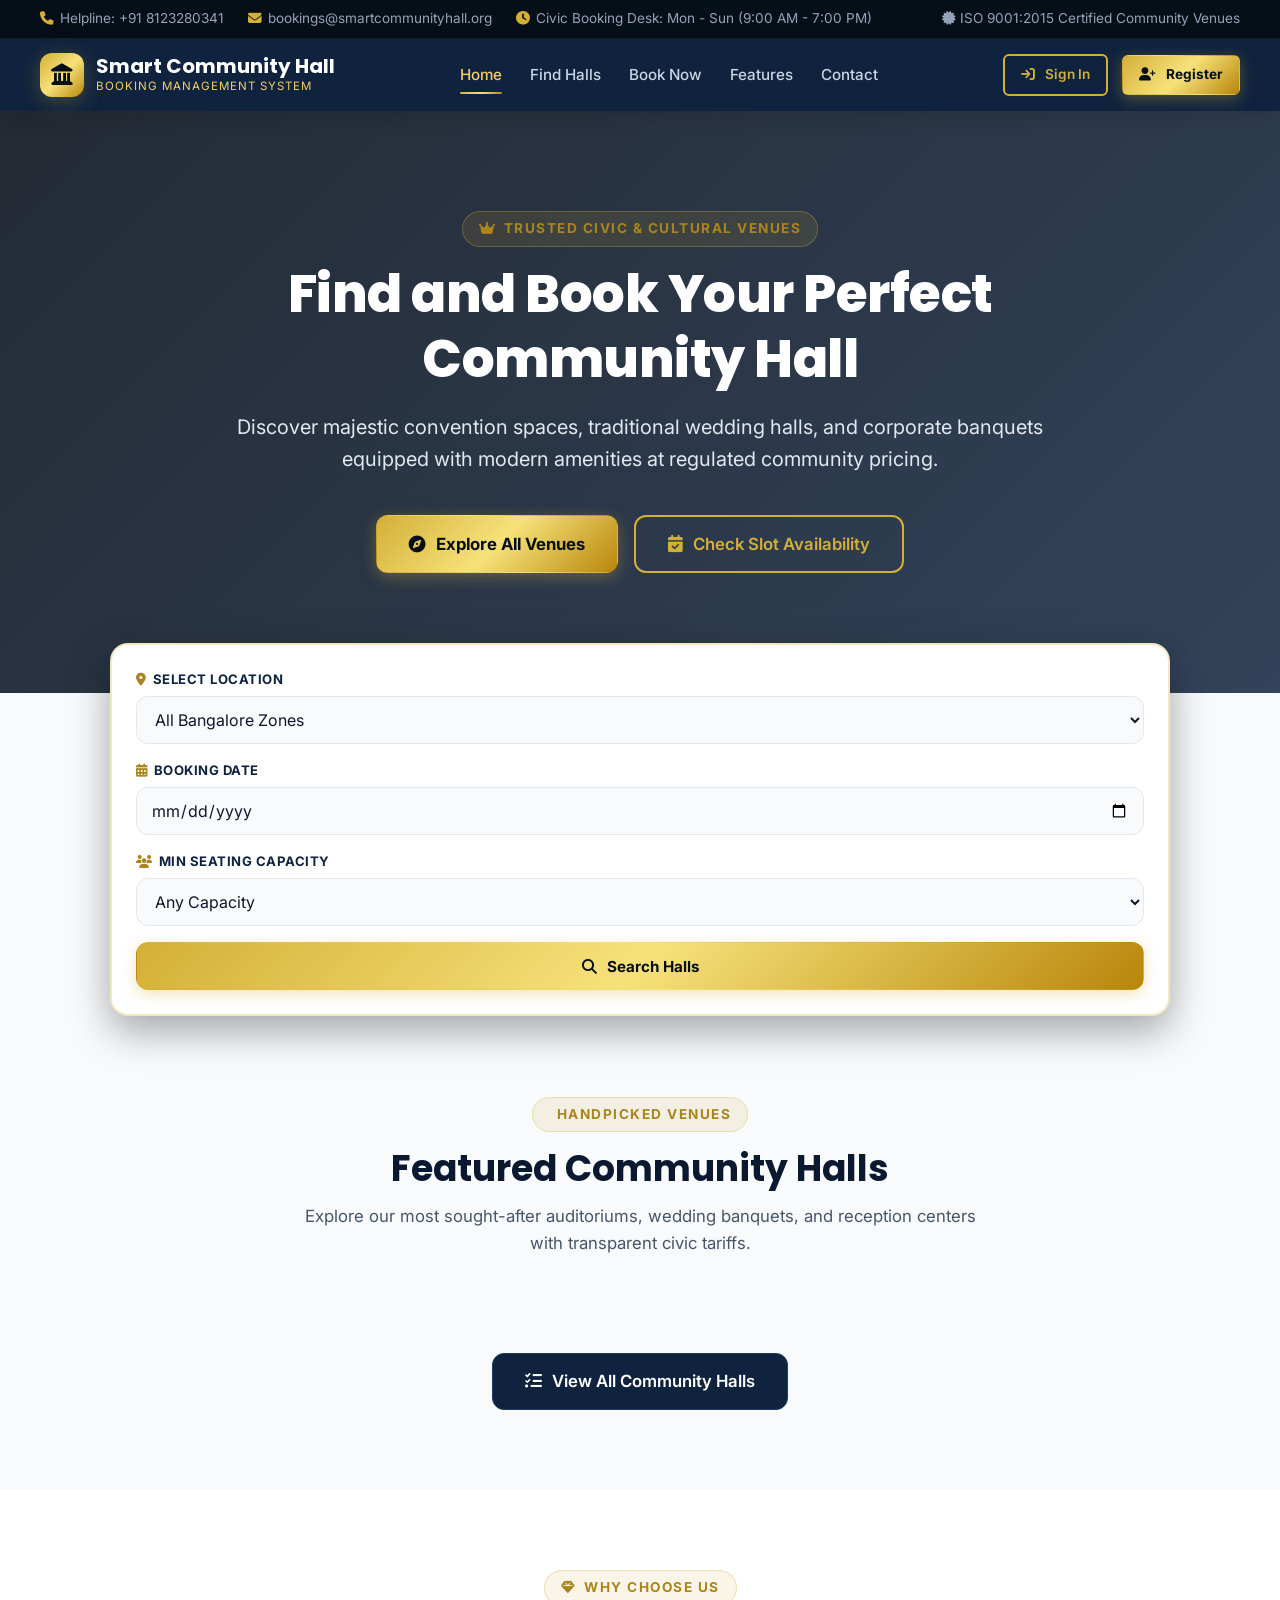
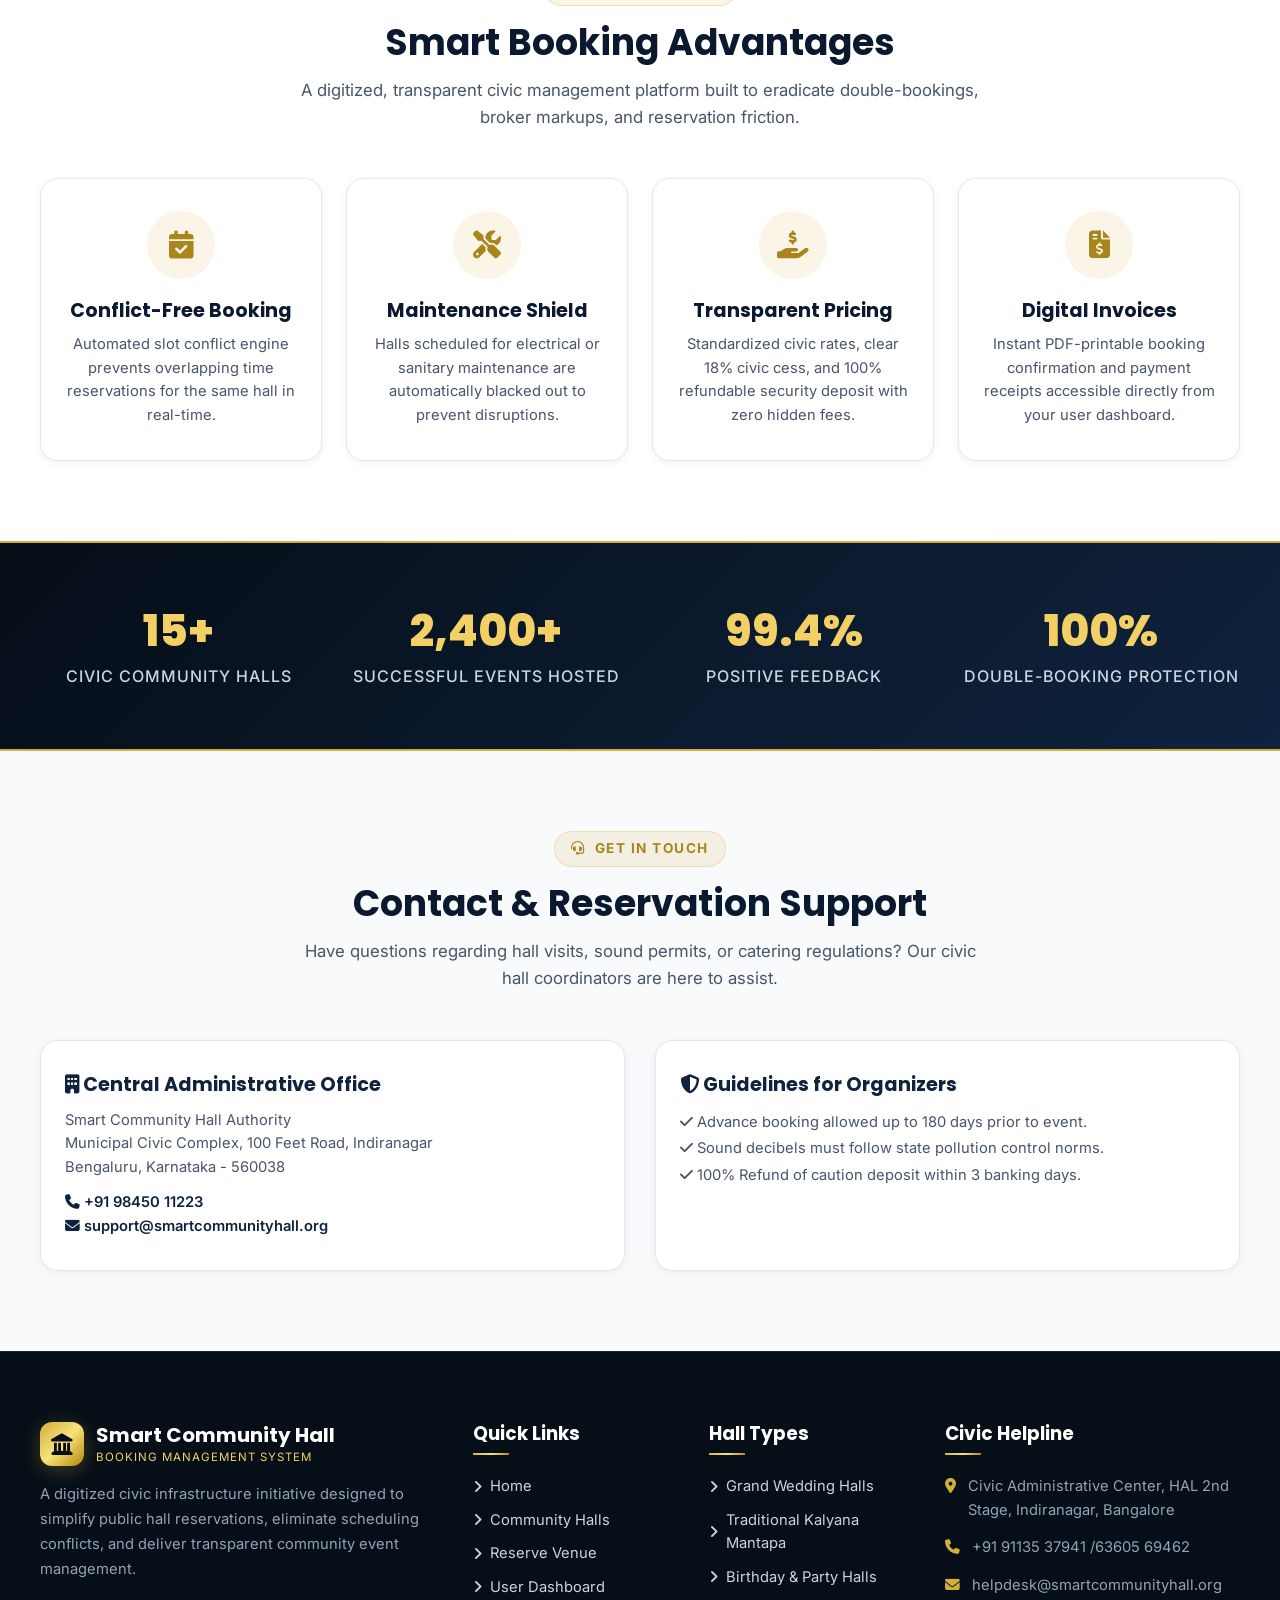
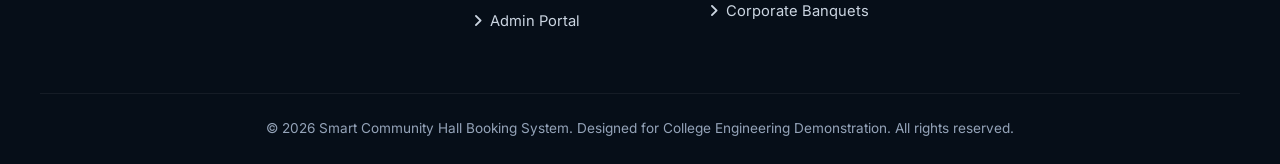
==== index.html @ 2cba603a "Add files via upload" ====
<!DOCTYPE html>
<html lang="en">
<head>
    <meta charset="UTF-8">
    <meta name="viewport" content="width=device-width, initial-scale=1.0">
    <title>Smart Community Hall Booking System | Premium Event Venues</title>
    <!-- FontAwesome 6 Icons -->
    <link rel="stylesheet" href="https://cdnjs.cloudflare.com/ajax/libs/font-awesome/6.5.1/css/all.min.css">
    <!-- Google Fonts -->
    <link rel="stylesheet" href="https://fonts.googleapis.com/css2?family=Cinzel:wght@600;700&family=Inter:wght@400;500;600;700&family=Poppins:wght@400;500;600;700;800&display=swap">
    <!-- Custom Styles -->
    <link rel="stylesheet" href="./style.css">
</head>
<body>

    <!-- Top Notice Bar -->
    <div class="topbar">
        <div class="container">
            <div class="topbar-info">
                <span><i class="fa-solid fa-phone"></i> Helpline: +91 8123280341</span>
                <span><i class="fa-solid fa-envelope"></i> bookings@smartcommunityhall.org</span>
                <span><i class="fa-solid fa-clock"></i> Civic Booking Desk: Mon - Sun (9:00 AM - 7:00 PM)</span>
            </div>
            <div>
                <span><i class="fa-solid fa-certificate text-gold"></i> ISO 9001:2015 Certified Community Venues</span>
            </div>
        </div>
    </div>

    <!-- Navigation Bar -->
    <nav class="navbar">
        <div class="container">
            <a href="index.html" class="nav-brand">
                <div class="brand-icon">
                    <i class="fa-solid fa-landmark"></i>
                </div>
                <div class="brand-text">
                    <h1>Smart Community Hall</h1>
                    <span>Booking Management System</span>
                </div>
            </a>

            <ul class="nav-links">
                <li><a href="index.html" class="nav-link active">Home</a></li>
                <li><a href="halls.html" class="nav-link">Find Halls</a></li>
                <li><a href="booking.html" class="nav-link">Book Now</a></li>
                <li><a href="#features" class="nav-link">Features</a></li>
                <li><a href="#contact" class="nav-link">Contact</a></li>
            </ul>

            <div class="nav-actions" id="nav-actions">
                <!-- Dynamically populated by auth.js -->
                <a href="login.html" class="btn btn-outline-gold btn-sm"><i class="fa-solid fa-arrow-right-to-bracket"></i> Sign In</a>
                <a href="register.html" class="btn btn-primary btn-sm"><i class="fa-solid fa-user-plus"></i> Register</a>
            </div>

            <button class="mobile-menu-btn" aria-label="Toggle Navigation">
                <i class="fa-solid fa-bars"></i>
            </button>
        </div>
    </nav>

    <!-- Hero Section -->
    <section class="hero">
        <div class="container">
            <div class="hero-content">
                <span class="section-tag"><i class="fa-solid fa-crown text-gold"></i> Trusted Civic & Cultural Venues</span>
                <h1>Find and Book Your Perfect Community Hall</h1>
                <p>Discover majestic convention spaces, traditional wedding halls, and corporate banquets equipped with modern amenities at regulated community pricing.</p>
                <div style="display: flex; gap: 16px; justify-content: center; flex-wrap: wrap;">
                    <a href="halls.html" class="btn btn-primary btn-lg">
                        <i class="fa-solid fa-compass"></i> Explore All Venues
                    </a>
                    <a href="booking.html" class="btn btn-outline-gold btn-lg">
                        <i class="fa-solid fa-calendar-check"></i> Check Slot Availability
                    </a>
                </div>
            </div>
        </div>
    </section>

    <!-- Hero Search Bar Card -->
    <div class="container">
        <div class="search-card">
            <form id="hero-search-form" class="search-form">
                <div class="form-group">
                    <label for="search-location"><i class="fa-solid fa-location-dot"></i> Select Location</label>
                    <select id="search-location" class="form-control">
                        <option value="all">All Bangalore Zones</option>
                        <option value="Indiranagar">Indiranagar (East)</option>
                        <option value="Jayanagar">Jayanagar (South)</option>
                        <option value="Malleshwaram">Malleshwaram (North)</option>
                        <option value="Whitefield">Whitefield (Tech Corridor)</option>
                        <option value="Kanakapura Road">Kanakapura Road (Lawn)</option>
                        <option value="Rajajinagar">Rajajinagar (West)</option>
                        <option value="Koramangala">Koramangala (Central)</option>
                    </select>
                </div>

                <div class="form-group">
                    <label for="search-date"><i class="fa-solid fa-calendar-days"></i> Booking Date</label>
                    <input type="date" id="search-date" class="form-control">
                </div>

                <div class="form-group">
                    <label for="search-capacity"><i class="fa-solid fa-users"></i> Min Seating Capacity</label>
                    <select id="search-capacity" class="form-control">
                        <option value="">Any Capacity</option>
                        <option value="200">200+ Guests (Intimate)</option>
                        <option value="500">500+ Guests (Medium)</option>
                        <option value="800">800+ Guests (Grand)</option>
                        <option value="1200">1200+ Guests (Mega Event)</option>
                    </select>
                </div>

                <button type="submit" class="btn btn-primary" style="height: 48px;">
                    <i class="fa-solid fa-magnifying-glass"></i> Search Halls
                </button>
            </form>
        </div>
    </div>

    <!-- Featured Available Community Halls -->
    <section class="section">
        <div class="container">
            <div class="section-header">
                <span class="section-tag"><i class="fa-solid fa-sparkles"></i> Handpicked Venues</span>
                <h2>Featured Community Halls</h2>
                <p>Explore our most sought-after auditoriums, wedding banquets, and reception centers with transparent civic tariffs.</p>
            </div>

            <div class="halls-grid" id="featured-halls-grid">
                <!-- Dynamically loaded by main.js -->
            </div>

            <div style="text-align: center; margin-top: 48px;">
                <a href="halls.html" class="btn btn-navy btn-lg">
                    <i class="fa-solid fa-list-check"></i> View All Community Halls
                </a>
            </div>
        </div>
    </section>

    <!-- Features & Benefits Section -->
    <section class="section bg-white" id="features">
        <div class="container">
            <div class="section-header">
                <span class="section-tag"><i class="fa-solid fa-gem"></i> Why Choose Us</span>
                <h2>Smart Booking Advantages</h2>
                <p>A digitized, transparent civic management platform built to eradicate double-bookings, broker markups, and reservation friction.</p>
            </div>

            <div class="features-grid">
                <div class="feature-box">
                    <div class="feature-icon-circle">
                        <i class="fa-solid fa-calendar-check"></i>
                    </div>
                    <h3>Conflict-Free Booking</h3>
                    <p>Automated slot conflict engine prevents overlapping time reservations for the same hall in real-time.</p>
                </div>

                <div class="feature-box">
                    <div class="feature-icon-circle">
                        <i class="fa-solid fa-screwdriver-wrench"></i>
                    </div>
                    <h3>Maintenance Shield</h3>
                    <p>Halls scheduled for electrical or sanitary maintenance are automatically blacked out to prevent disruptions.</p>
                </div>

                <div class="feature-box">
                    <div class="feature-icon-circle">
                        <i class="fa-solid fa-hand-holding-dollar"></i>
                    </div>
                    <h3>Transparent Pricing</h3>
                    <p>Standardized civic rates, clear 18% civic cess, and 100% refundable security deposit with zero hidden fees.</p>
                </div>

                <div class="feature-box">
                    <div class="feature-icon-circle">
                        <i class="fa-solid fa-file-invoice-dollar"></i>
                    </div>
                    <h3>Digital Invoices</h3>
                    <p>Instant PDF-printable booking confirmation and payment receipts accessible directly from your user dashboard.</p>
                </div>
            </div>
        </div>
    </section>

    <!-- Stats Banner -->
    <section class="stats-banner">
        <div class="container">
            <div class="stats-grid">
                <div class="stat-item">
                    <h3>15+</h3>
                    <p>Civic Community Halls</p>
                </div>
                <div class="stat-item">
                    <h3>2,400+</h3>
                    <p>Successful Events Hosted</p>
                </div>
                <div class="stat-item">
                    <h3>99.4%</h3>
                    <p>Positive Feedback</p>
                </div>
                <div class="stat-item">
                    <h3>100%</h3>
                    <p>Double-Booking Protection</p>
                </div>
            </div>
        </div>
    </section>

    <!-- Contact & Location Section -->
    <section class="section" id="contact">
        <div class="container">
            <div class="section-header">
                <span class="section-tag"><i class="fa-solid fa-headset"></i> Get In Touch</span>
                <h2>Contact & Reservation Support</h2>
                <p>Have questions regarding hall visits, sound permits, or catering regulations? Our civic hall coordinators are here to assist.</p>
            </div>

            <div style="display: grid; grid-template-columns: repeat(auto-fit, minmax(300px, 1fr)); gap: 30px;">
                <div class="feature-box" style="text-align: left;">
                    <h3 style="color: var(--navy-primary); margin-bottom: 12px;"><i class="fa-solid fa-building text-gold"></i> Central Administrative Office</h3>
                    <p style="margin-bottom: 12px; color: var(--text-secondary);">
                        Smart Community Hall Authority<br>
                        Municipal Civic Complex, 100 Feet Road, Indiranagar<br>
                        Bengaluru, Karnataka - 560038
                    </p>
                    <p style="color: var(--navy-primary); font-weight: 600;"><i class="fa-solid fa-phone text-gold"></i> +91 98450 11223</p>
                    <p style="color: var(--navy-primary); font-weight: 600;"><i class="fa-solid fa-envelope text-gold"></i> support@smartcommunityhall.org</p>
                </div>

                <div class="feature-box" style="text-align: left;">
                    <h3 style="color: var(--navy-primary); margin-bottom: 12px;"><i class="fa-solid fa-shield-halved text-gold"></i> Guidelines for Organizers</h3>
                    <ul style="color: var(--text-secondary); font-size: 0.92rem; line-height: 1.8;">
                        <li><i class="fa-solid fa-check text-gold"></i> Advance booking allowed up to 180 days prior to event.</li>
                        <li><i class="fa-solid fa-check text-gold"></i> Sound decibels must follow state pollution control norms.</li>
                        <li><i class="fa-solid fa-check text-gold"></i> 100% Refund of caution deposit within 3 banking days.</li>
                    </ul>
                </div>
            </div>
        </div>
    </section>

    <!-- Footer -->
    <footer class="footer">
        <div class="container">
            <div class="footer-grid">
                <div class="footer-col">
                    <div class="nav-brand" style="margin-bottom: 16px;">
                        <div class="brand-icon">
                            <i class="fa-solid fa-landmark"></i>
                        </div>
                        <div class="brand-text">
                            <h2 style="font-size: 1.25rem; color: #fff;">Smart Community Hall</h2>
                            <span style="color: var(--gold-light);">Booking Management System</span>
                        </div>
                    </div>
                    <p>A digitized civic infrastructure initiative designed to simplify public hall reservations, eliminate scheduling conflicts, and deliver transparent community event management.</p>
                </div>

                <div class="footer-col">
                    <h4>Quick Links</h4>
                    <ul class="footer-links">
                        <li><a href="index.html"><i class="fa-solid fa-angle-right"></i> Home</a></li>
                        <li><a href="halls.html"><i class="fa-solid fa-angle-right"></i> Community Halls</a></li>
                        <li><a href="booking.html"><i class="fa-solid fa-angle-right"></i> Reserve Venue</a></li>
                        <li><a href="dashboard.html"><i class="fa-solid fa-angle-right"></i> User Dashboard</a></li>
                        <li><a href="admin.html"><i class="fa-solid fa-angle-right"></i> Admin Portal</a></li>
                    </ul>
                </div>

                <div class="footer-col">
                    <h4>Hall Types</h4>
                    <ul class="footer-links">
                        <li><a href="halls.html?minCapacity=800"><i class="fa-solid fa-angle-right"></i> Grand Wedding Halls</a></li>
                        <li><a href="halls.html?location=Jayanagar"><i class="fa-solid fa-angle-right"></i> Traditional Kalyana Mantapa</a></li>
                        <li><a href="halls.html?minCapacity=200"><i class="fa-solid fa-angle-right"></i> Birthday & Party Halls</a></li>
                        <li><a href="halls.html?location=Whitefield"><i class="fa-solid fa-angle-right"></i> Corporate Banquets</a></li>
                    </ul>
                </div>

                <div class="footer-col">
                    <h4>Civic Helpline</h4>
                    <ul class="footer-contact">
                        <li>
                            <i class="fa-solid fa-location-dot"></i>
                            <span>Civic Administrative Center, HAL 2nd Stage, Indiranagar, Bangalore</span>
                        </li>
                        <li>
                            <i class="fa-solid fa-phone"></i>
                            <span>+91 91135 37941 /63605 69462</span>
                        </li>
                        <li>
                            <i class="fa-solid fa-envelope"></i>
                            <span>helpdesk@smartcommunityhall.org</span>
                        </li>
                    </ul>
                </div>
            </div>

            <div class="footer-bottom">
                <p>&copy; 2026 Smart Community Hall Booking System. Designed for College Engineering Demonstration. All rights reserved.</p>
            </div>
        </div>
    </footer>

    <!-- Scripts -->
    <script src="js/config.js"></script>
    <script src="js/auth.js"></script>
    <script src="js/main.js"></script>
</body>
</html>
---- style.css ----
/* ============================================================
   SMART COMMUNITY HALL BOOKING SYSTEM
   Design System & Main Stylesheet
   Theme: Navy Blue (#0A192F / #0F233E), White (#FFFFFF), Golden (#D4AF37 / #E5A93C)
   ============================================================ */

@import url('https://fonts.googleapis.com/css2?family=Cinzel:wght@500;600;700&family=Inter:wght@300;400;500;600;700&family=Poppins:wght@400;500;600;700;800&display=swap');

:root {
    /* Primary Color Palette */
    --navy-darker: #060e18;
    --navy-dark: #0a192f;
    --navy-primary: #0f233e;
    --navy-light: #183153;
    --navy-surface: #1e3a5f;
    --navy-border: #234269;

    /* Golden Accents */
    --gold-primary: #d4af37;
    --gold-light: #f3d066;
    --gold-dark: #aa851e;
    --gold-gradient: linear-gradient(135deg, #d4af37 0%, #f6e27a 50%, #b8860b 100%);
    --gold-glow: 0 4px 20px rgba(212, 175, 55, 0.28);

    /* Neutral & Backgrounds */
    --white: #ffffff;
    --bg-light: #f8fafc;
    --bg-card: #ffffff;
    --text-primary: #0f172a;
    --text-secondary: #475569;
    --text-muted: #64748b;
    --border-light: #e2e8f0;
    --border-subtle: #cbd5e1;

    /* Status Accents */
    --success: #10b981;
    --success-bg: #ecfdf5;
    --warning: #f59e0b;
    --warning-bg: #fffbeb;
    --danger: #ef4444;
    --danger-bg: #fef2f2;
    --info: #0284c7;
    --info-bg: #f0f9ff;

    /* Shadows & Radii */
    --shadow-sm: 0 2px 8px rgba(10, 25, 47, 0.06);
    --shadow-md: 0 6px 20px rgba(10, 25, 47, 0.08);
    --shadow-lg: 0 12px 32px rgba(10, 25, 47, 0.12);
    --shadow-xl: 0 20px 45px rgba(10, 25, 47, 0.16);
    --radius-sm: 6px;
    --radius-md: 12px;
    --radius-lg: 18px;
    --radius-xl: 24px;
    --radius-full: 9999px;

    /* Typography */
    --font-heading: 'Poppins', sans-serif;
    --font-serif: 'Cinzel', serif;
    --font-body: 'Inter', sans-serif;

    /* Transitions */
    --transition: all 0.28s cubic-bezier(0.4, 0, 0.2, 1);
}

/* Reset & Box Sizing */
*, *::before, *::after {
    box-sizing: border-box;
    margin: 0;
    padding: 0;
}

html {
    scroll-behavior: smooth;
    font-size: 16px;
}

body {
    font-family: var(--font-body);
    color: var(--text-primary);
    background-color: var(--bg-light);
    line-height: 1.6;
    overflow-x: hidden;
    min-height: 100vh;
    display: flex;
    flex-direction: column;
}

main {
    flex: 1;
}

a {
    color: inherit;
    text-decoration: none;
    transition: var(--transition);
}

ul {
    list-style: none;
}

img {
    max-width: 100%;
    height: auto;
    display: block;
}

button, input, select, textarea {
    font-family: inherit;
    font-size: inherit;
}

/* Container */
.container {
    width: 100%;
    max-width: 1240px;
    margin: 0 auto;
    padding: 0 20px;
}

.container-fluid {
    width: 100%;
    padding: 0 24px;
}

/* ============================================================
   Typography & Utilities
   ============================================================ */
h1, h2, h3, h4, h5, h6 {
    font-family: var(--font-heading);
    font-weight: 700;
    color: var(--navy-dark);
    line-height: 1.25;
}

.gold-text {
    background: var(--gold-gradient);
    -webkit-background-clip: text;
    -webkit-text-fill-color: transparent;
    display: inline-block;
}

.section-tag {
    display: inline-flex;
    align-items: center;
    gap: 8px;
    font-size: 0.85rem;
    font-weight: 700;
    text-transform: uppercase;
    letter-spacing: 1.5px;
    color: var(--gold-dark);
    background-color: rgba(212, 175, 55, 0.12);
    padding: 6px 16px;
    border-radius: var(--radius-full);
    border: 1px solid rgba(212, 175, 55, 0.3);
    margin-bottom: 14px;
}

.section-header {
    text-align: center;
    max-width: 680px;
    margin: 0 auto 48px;
}

.section-header h2 {
    font-size: 2.25rem;
    margin-bottom: 12px;
}

.section-header p {
    color: var(--text-secondary);
    font-size: 1.05rem;
}

/* ============================================================
   Buttons
   ============================================================ */
.btn {
    display: inline-flex;
    align-items: center;
    justify-content: center;
    gap: 10px;
    padding: 12px 24px;
    font-weight: 600;
    font-size: 0.95rem;
    border-radius: var(--radius-md);
    border: 1px solid transparent;
    cursor: pointer;
    transition: var(--transition);
    text-align: center;
    white-space: nowrap;
}

.btn-primary {
    background: var(--gold-gradient);
    color: var(--navy-darker);
    box-shadow: 0 4px 15px rgba(212, 175, 55, 0.35);
    font-weight: 700;
}

.btn-primary:hover {
    transform: translateY(-2px);
    box-shadow: 0 6px 22px rgba(212, 175, 55, 0.5);
    filter: brightness(1.05);
}

.btn-navy {
    background-color: var(--navy-primary);
    color: var(--white);
    border: 1px solid var(--navy-surface);
}

.btn-navy:hover {
    background-color: var(--navy-light);
    color: var(--gold-light);
    transform: translateY(-2px);
}

.btn-outline {
    background: transparent;
    color: var(--navy-dark);
    border: 2px solid var(--navy-primary);
}

.btn-outline:hover {
    background-color: var(--navy-primary);
    color: var(--white);
}

.btn-outline-gold {
    background: transparent;
    color: var(--gold-primary);
    border: 2px solid var(--gold-primary);
}

.btn-outline-gold:hover {
    background: var(--gold-gradient);
    color: var(--navy-darker);
    border-color: transparent;
}

.btn-sm {
    padding: 8px 16px;
    font-size: 0.85rem;
    border-radius: var(--radius-sm);
}

.btn-lg {
    padding: 14px 32px;
    font-size: 1.05rem;
}

/* ============================================================
   Top Bar & Navbar
   ============================================================ */
.topbar {
    background-color: var(--navy-darker);
    color: #94a3b8;
    font-size: 0.85rem;
    padding: 8px 0;
    border-bottom: 1px solid rgba(255, 255, 255, 0.08);
}

.topbar .container {
    display: flex;
    justify-content: space-between;
    align-items: center;
}

.topbar-info {
    display: flex;
    gap: 24px;
}

.topbar-info span {
    display: flex;
    align-items: center;
    gap: 6px;
}

.topbar-info i {
    color: var(--gold-primary);
}

.navbar {
    position: sticky;
    top: 0;
    z-index: 1000;
    background-color: var(--navy-primary);
    box-shadow: 0 4px 20px rgba(0, 0, 0, 0.15);
    padding: 14px 0;
    transition: var(--transition);
}

.navbar .container {
    display: flex;
    align-items: center;
    justify-content: space-between;
}

.nav-brand {
    display: flex;
    align-items: center;
    gap: 12px;
}

.brand-icon {
    width: 44px;
    height: 44px;
    border-radius: var(--radius-md);
    background: var(--gold-gradient);
    display: flex;
    align-items: center;
    justify-content: center;
    color: var(--navy-darker);
    font-size: 1.35rem;
    box-shadow: var(--gold-glow);
}

.brand-text h1 {
    font-size: 1.25rem;
    color: var(--white);
    margin: 0;
    line-height: 1.1;
    font-weight: 700;
}

.brand-text span {
    font-size: 0.72rem;
    letter-spacing: 1px;
    text-transform: uppercase;
    color: var(--gold-light);
    display: block;
}

.nav-links {
    display: flex;
    align-items: center;
    gap: 28px;
}

.nav-link {
    color: #cbd5e1;
    font-weight: 500;
    font-size: 0.95rem;
    padding: 6px 0;
    position: relative;
}

.nav-link:hover,
.nav-link.active {
    color: var(--gold-light);
}

.nav-link.active::after {
    content: '';
    position: absolute;
    bottom: -4px;
    left: 0;
    width: 100%;
    height: 2px;
    background: var(--gold-gradient);
    border-radius: 2px;
}

.nav-actions {
    display: flex;
    align-items: center;
    gap: 14px;
}

.user-badge {
    display: flex;
    align-items: center;
    gap: 10px;
    color: var(--white);
    font-size: 0.9rem;
    background: rgba(255, 255, 255, 0.08);
    padding: 6px 14px;
    border-radius: var(--radius-full);
    border: 1px solid rgba(255, 255, 255, 0.12);
}

.user-badge i {
    color: var(--gold-primary);
}

.mobile-menu-btn {
    display: none;
    background: transparent;
    border: none;
    color: var(--white);
    font-size: 1.5rem;
    cursor: pointer;
}

/* ============================================================
   Hero Section
   ============================================================ */
.hero {
    position: relative;
    background: linear-gradient(135deg, rgba(6, 14, 24, 0.88) 0%, rgba(15, 35, 62, 0.85) 100%),
                url('https://images.unsplash.com/photo-1519167758481-83f550bb49b3?auto=format&fit=crop&w=1920&q=80') center/cover no-repeat;
    color: var(--white);
    padding: 100px 0 120px;
    text-align: center;
}

.hero-content {
    max-width: 860px;
    margin: 0 auto;
}

.hero h1 {
    font-size: 3.25rem;
    color: var(--white);
    margin-bottom: 20px;
    font-weight: 800;
    letter-spacing: -0.5px;
}

.hero p {
    font-size: 1.25rem;
    color: #e2e8f0;
    margin-bottom: 40px;
    line-height: 1.6;
}

/* Search Bar Card */
.search-card {
    background: var(--white);
    border-radius: var(--radius-lg);
    box-shadow: 0 15px 40px rgba(0, 0, 0, 0.35);
    padding: 24px;
    color: var(--text-primary);
    max-width: 1060px;
    margin: -50px auto 0;
    position: relative;
    z-index: 10;
    border: 2px solid rgba(212, 175, 55, 0.3);
}

.search-form {
    display: grid;
    grid-template-columns: repeat(auto-fit, minmax(210px, 1fr)) auto;
    gap: 16px;
    align-items: flex-end;
}

.form-group {
    display: flex;
    flex-direction: column;
    gap: 6px;
    text-align: left;
}

.form-group label {
    font-size: 0.82rem;
    font-weight: 700;
    text-transform: uppercase;
    letter-spacing: 0.5px;
    color: var(--navy-primary);
    display: flex;
    align-items: center;
    gap: 6px;
}

.form-group label i {
    color: var(--gold-dark);
}

.form-control {
    width: 100%;
    padding: 12px 14px;
    border: 1px solid var(--border-light);
    border-radius: var(--radius-md);
    background-color: var(--bg-light);
    color: var(--text-primary);
    outline: none;
    transition: var(--transition);
}

.form-control:focus {
    border-color: var(--gold-primary);
    background-color: var(--white);
    box-shadow: 0 0 0 3px rgba(212, 175, 55, 0.2);
}

/* ============================================================
   Featured & Hall Cards
   ============================================================ */
.section {
    padding: 80px 0;
}

.bg-white {
    background-color: var(--white);
}

.halls-grid {
    display: grid;
    grid-template-columns: repeat(auto-fill, minmax(350px, 1fr));
    gap: 30px;
}

.hall-card {
    background: var(--white);
    border-radius: var(--radius-lg);
    overflow: hidden;
    box-shadow: var(--shadow-sm);
    border: 1px solid var(--border-light);
    transition: var(--transition);
    display: flex;
    flex-direction: column;
}

.hall-card:hover {
    transform: translateY(-8px);
    box-shadow: var(--shadow-xl);
    border-color: rgba(212, 175, 55, 0.5);
}

.hall-image-box {
    position: relative;
    height: 220px;
    overflow: hidden;
    background-color: var(--navy-dark);
}

.hall-image-box img {
    width: 100%;
    height: 100%;
    object-fit: cover;
    transition: transform 0.5s ease;
}

.hall-card:hover .hall-image-box img {
    transform: scale(1.06);
}

.hall-badge {
    position: absolute;
    top: 14px;
    left: 14px;
    padding: 6px 12px;
    border-radius: var(--radius-full);
    font-size: 0.75rem;
    font-weight: 700;
    text-transform: uppercase;
    letter-spacing: 0.5px;
    z-index: 2;
}

.badge-available {
    background-color: var(--success);
    color: var(--white);
}

.badge-maintenance {
    background-color: var(--warning);
    color: var(--navy-darker);
}

.badge-booked {
    background-color: var(--danger);
    color: var(--white);
}

.hall-price-chip {
    position: absolute;
    bottom: 14px;
    right: 14px;
    background: rgba(10, 25, 47, 0.88);
    backdrop-filter: blur(8px);
    color: var(--white);
    padding: 6px 14px;
    border-radius: var(--radius-full);
    border: 1px solid rgba(212, 175, 55, 0.4);
    font-size: 0.85rem;
    font-weight: 600;
}

.hall-price-chip strong {
    color: var(--gold-light);
    font-size: 1.05rem;
}

.hall-card-body {
    padding: 24px;
    display: flex;
    flex-direction: column;
    flex: 1;
}

.hall-card-title {
    font-size: 1.3rem;
    margin-bottom: 6px;
    color: var(--navy-primary);
}

.hall-card-location {
    display: flex;
    align-items: center;
    gap: 6px;
    color: var(--text-muted);
    font-size: 0.9rem;
    margin-bottom: 14px;
}

.hall-card-location i {
    color: var(--gold-dark);
}

.hall-meta-info {
    display: flex;
    align-items: center;
    gap: 16px;
    padding: 10px 0;
    border-top: 1px dashed var(--border-light);
    border-bottom: 1px dashed var(--border-light);
    margin-bottom: 16px;
    font-size: 0.9rem;
}

.hall-meta-item {
    display: flex;
    align-items: center;
    gap: 6px;
    color: var(--text-secondary);
}

.hall-meta-item i {
    color: var(--gold-dark);
}

.hall-facilities-list {
    display: flex;
    flex-wrap: wrap;
    gap: 6px;
    margin-bottom: 20px;
}

.facility-pill {
    background-color: rgba(15, 35, 62, 0.05);
    color: var(--navy-primary);
    font-size: 0.75rem;
    font-weight: 600;
    padding: 4px 10px;
    border-radius: var(--radius-sm);
    border: 1px solid rgba(15, 35, 62, 0.08);
}

.hall-card-footer {
    display: flex;
    gap: 12px;
    margin-top: auto;
}

.hall-card-footer .btn {
    flex: 1;
}

/* ============================================================
   Features / Benefits Section
   ============================================================ */
.features-grid {
    display: grid;
    grid-template-columns: repeat(auto-fit, minmax(260px, 1fr));
    gap: 24px;
}

.feature-box {
    background: var(--white);
    padding: 32px 24px;
    border-radius: var(--radius-lg);
    box-shadow: var(--shadow-sm);
    border: 1px solid var(--border-light);
    transition: var(--transition);
    text-align: center;
}

.feature-box:hover {
    transform: translateY(-6px);
    box-shadow: var(--shadow-lg);
    border-color: rgba(212, 175, 55, 0.4);
}

.feature-icon-circle {
    width: 68px;
    height: 68px;
    margin: 0 auto 20px;
    border-radius: 50%;
    background: rgba(212, 175, 55, 0.12);
    display: flex;
    align-items: center;
    justify-content: center;
    font-size: 1.75rem;
    color: var(--gold-dark);
    transition: var(--transition);
}

.feature-box:hover .feature-icon-circle {
    background: var(--gold-gradient);
    color: var(--navy-darker);
    transform: scale(1.1);
}

.feature-box h3 {
    font-size: 1.2rem;
    margin-bottom: 10px;
}

.feature-box p {
    color: var(--text-secondary);
    font-size: 0.92rem;
}

/* ============================================================
   Stats Counter Banner
   ============================================================ */
.stats-banner {
    background: linear-gradient(135deg, var(--navy-darker) 0%, var(--navy-primary) 100%);
    color: var(--white);
    padding: 60px 0;
    border-top: 2px solid var(--gold-primary);
    border-bottom: 2px solid var(--gold-primary);
}

.stats-grid {
    display: grid;
    grid-template-columns: repeat(auto-fit, minmax(200px, 1fr));
    gap: 30px;
    text-align: center;
}

.stat-item h3 {
    font-size: 2.75rem;
    color: var(--gold-light);
    margin-bottom: 6px;
    font-weight: 800;
}

.stat-item p {
    color: #cbd5e1;
    font-size: 1rem;
    text-transform: uppercase;
    letter-spacing: 1px;
    font-weight: 500;
}

/* ============================================================
   Footer
   ============================================================ */
.footer {
    background-color: var(--navy-darker);
    color: #94a3b8;
    padding: 70px 0 24px;
    margin-top: auto;
    border-top: 1px solid rgba(255, 255, 255, 0.08);
}

.footer-grid {
    display: grid;
    grid-template-columns: 2fr 1fr 1fr 1.5fr;
    gap: 40px;
    margin-bottom: 50px;
}

.footer-col h4 {
    color: var(--white);
    font-size: 1.15rem;
    margin-bottom: 20px;
    position: relative;
    padding-bottom: 10px;
}

.footer-col h4::after {
    content: '';
    position: absolute;
    bottom: 0;
    left: 0;
    width: 36px;
    height: 2px;
    background: var(--gold-gradient);
}

.footer-col p {
    font-size: 0.92rem;
    line-height: 1.7;
    margin-bottom: 16px;
}

.footer-links li {
    margin-bottom: 10px;
}

.footer-links a {
    color: #cbd5e1;
    font-size: 0.92rem;
    display: flex;
    align-items: center;
    gap: 8px;
}

.footer-links a:hover {
    color: var(--gold-light);
    transform: translateX(4px);
}

.footer-contact li {
    display: flex;
    align-items: flex-start;
    gap: 12px;
    margin-bottom: 14px;
    font-size: 0.92rem;
}

.footer-contact i {
    color: var(--gold-primary);
    margin-top: 4px;
}

.footer-bottom {
    text-align: center;
    padding-top: 24px;
    border-top: 1px solid rgba(255, 255, 255, 0.06);
    font-size: 0.85rem;
}

/* ============================================================
   Toast / Notification Alerts
   ============================================================ */
.toast-container {
    position: fixed;
    top: 24px;
    right: 24px;
    z-index: 9999;
    display: flex;
    flex-direction: column;
    gap: 10px;
}

.toast {
    background: var(--white);
    color: var(--navy-dark);
    padding: 14px 20px;
    border-radius: var(--radius-md);
    box-shadow: 0 10px 30px rgba(0, 0, 0, 0.2);
    display: flex;
    align-items: center;
    gap: 12px;
    min-width: 300px;
    max-width: 420px;
    border-left: 5px solid var(--gold-primary);
    animation: slideIn 0.3s ease forwards;
}

.toast.toast-success { border-left-color: var(--success); }
.toast.toast-error { border-left-color: var(--danger); }
.toast.toast-warning { border-left-color: var(--warning); }

@keyframes slideIn {
    from { opacity: 0; transform: translateX(100%); }
    to { opacity: 1; transform: translateX(0); }
}

/* Responsive adjustments */
@media (max-width: 992px) {
    .hero h1 { font-size: 2.5rem; }
    .footer-grid { grid-template-columns: 1fr 1fr; }
    .search-form { grid-template-columns: 1fr 1fr; }
}

@media (max-width: 768px) {
    .topbar { display: none; }
    .mobile-menu-btn { display: block; }
    .nav-links {
        position: absolute;
        top: 100%;
        left: 0;
        width: 100%;
        background-color: var(--navy-primary);
        flex-direction: column;
        padding: 20px;
        gap: 16px;
        display: none;
        border-top: 1px solid rgba(255, 255, 255, 0.1);
    }
    .nav-links.show { display: flex; }
    .hero { padding: 60px 0 80px; }
    .hero h1 { font-size: 2rem; }
    .hero p { font-size: 1rem; }
    .search-card { margin-top: -30px; }
    .search-form { grid-template-columns: 1fr; }
    .halls-grid { grid-template-columns: 1fr; }
    .footer-grid { grid-template-columns: 1fr; }
}
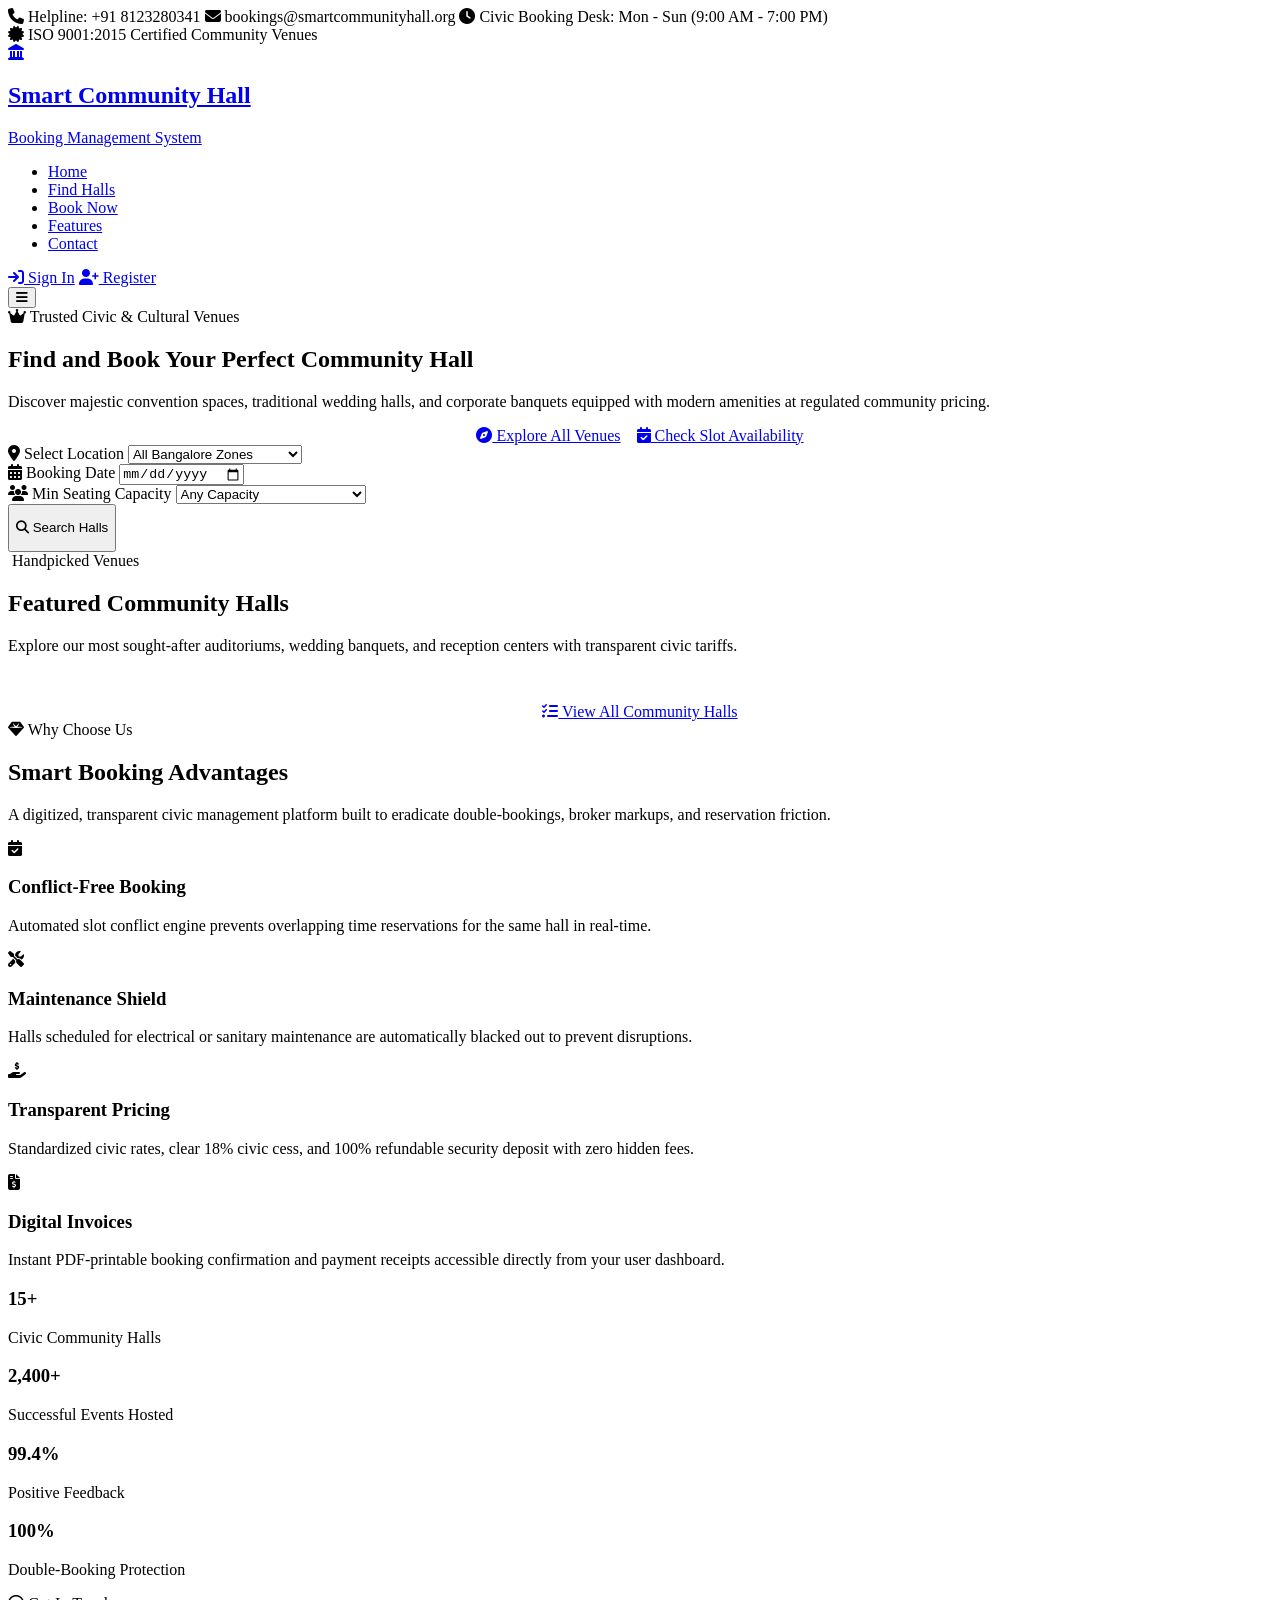
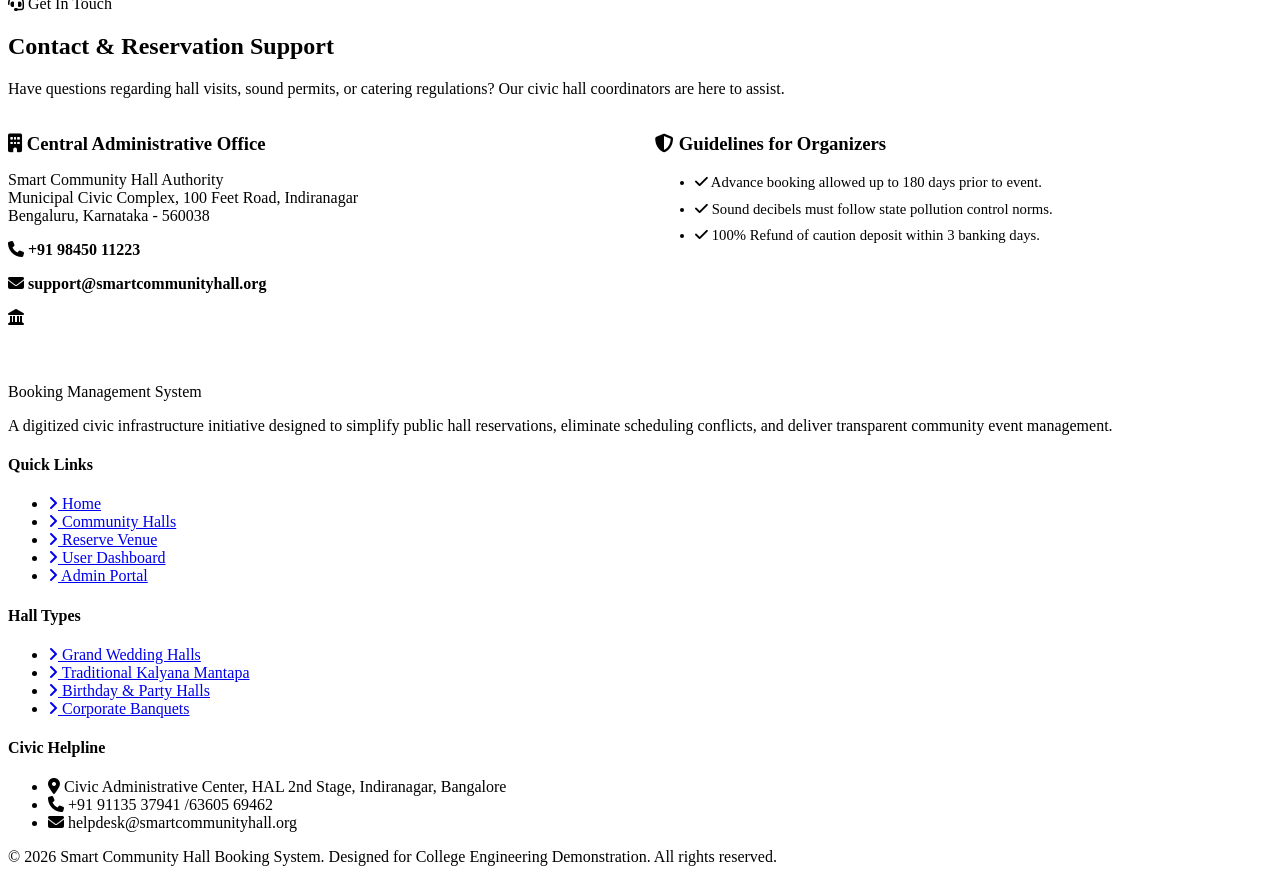
==== commit 1d32e742: "Update index.html" ====
--- a/index.html
+++ b/index.html
@@ -9,7 +9,7 @@
     <!-- Google Fonts -->
     <link rel="stylesheet" href="https://fonts.googleapis.com/css2?family=Cinzel:wght@600;700&family=Inter:wght@400;500;600;700&family=Poppins:wght@400;500;600;700;800&display=swap">
     <!-- Custom Styles -->
-    <link rel="stylesheet" href="./style.css">
+    <link rel="stylesheet" href="css/style.css">
 </head>
 <body>
 
